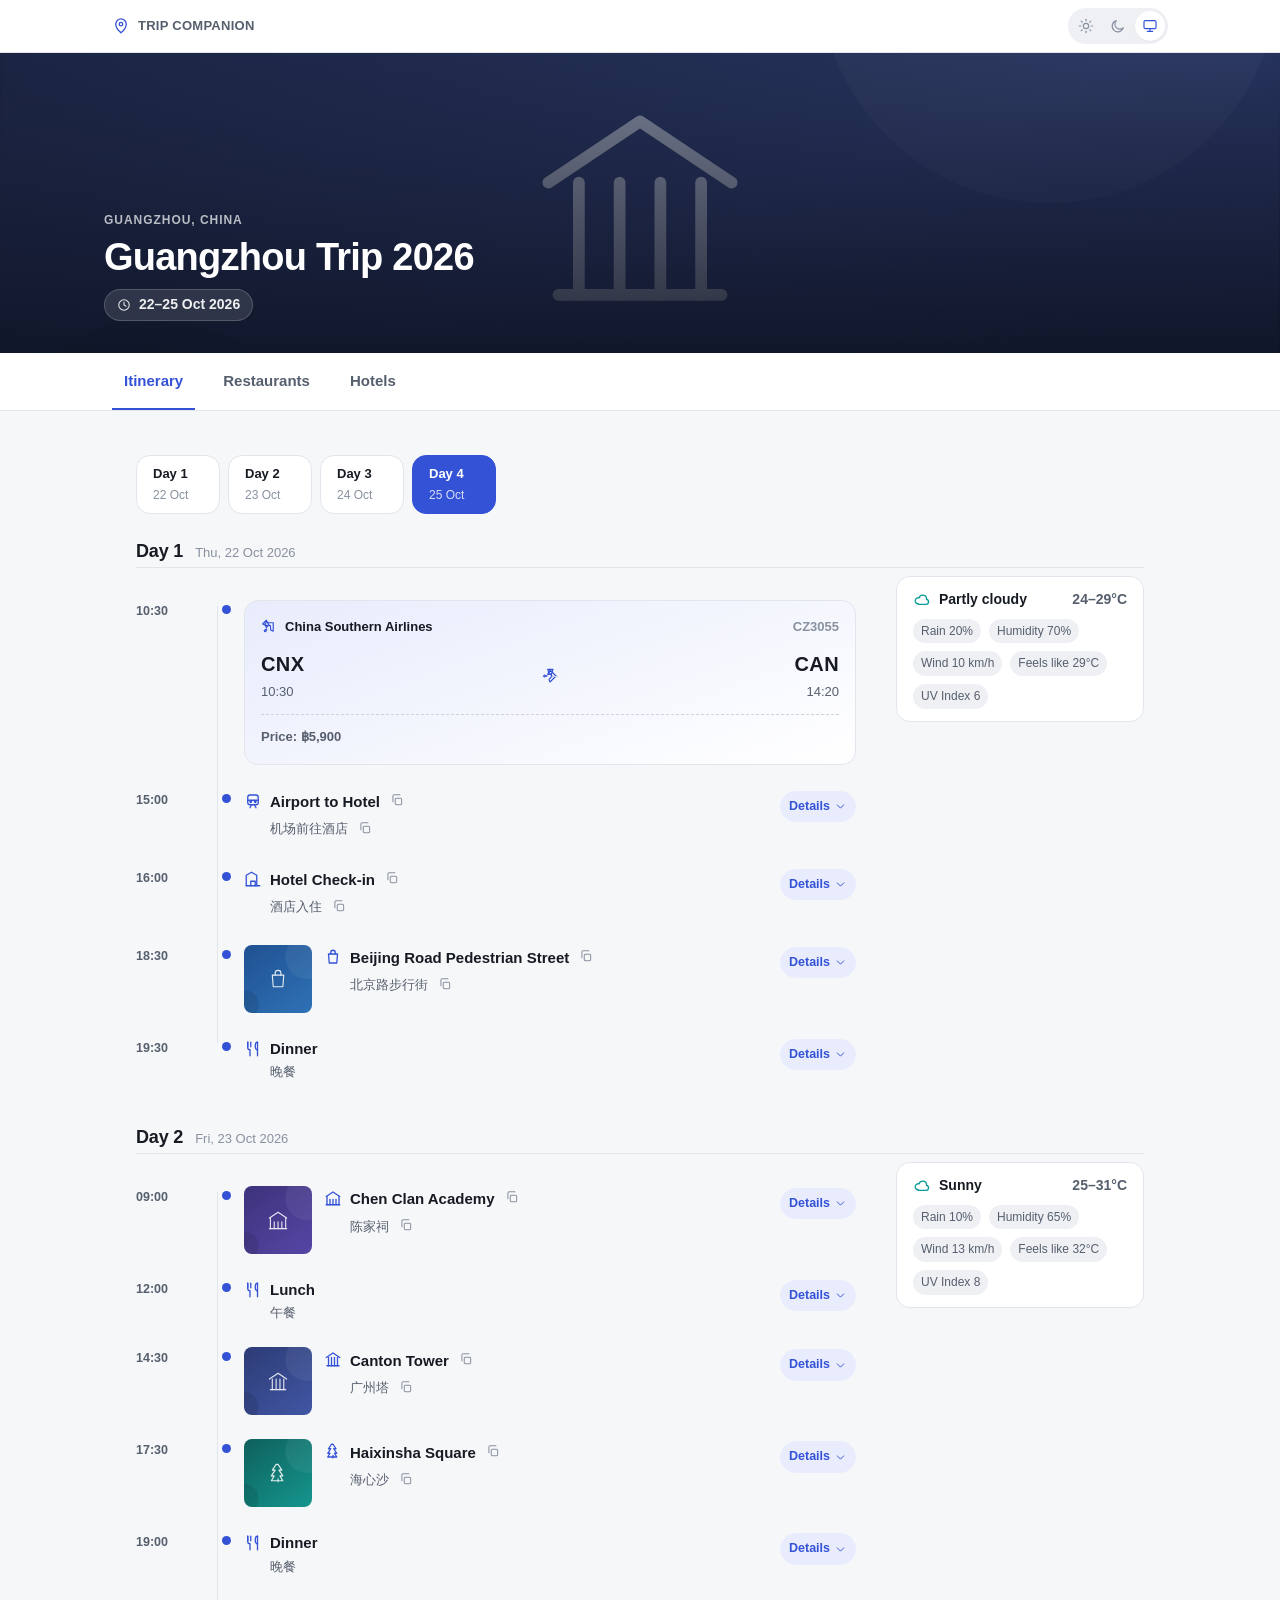
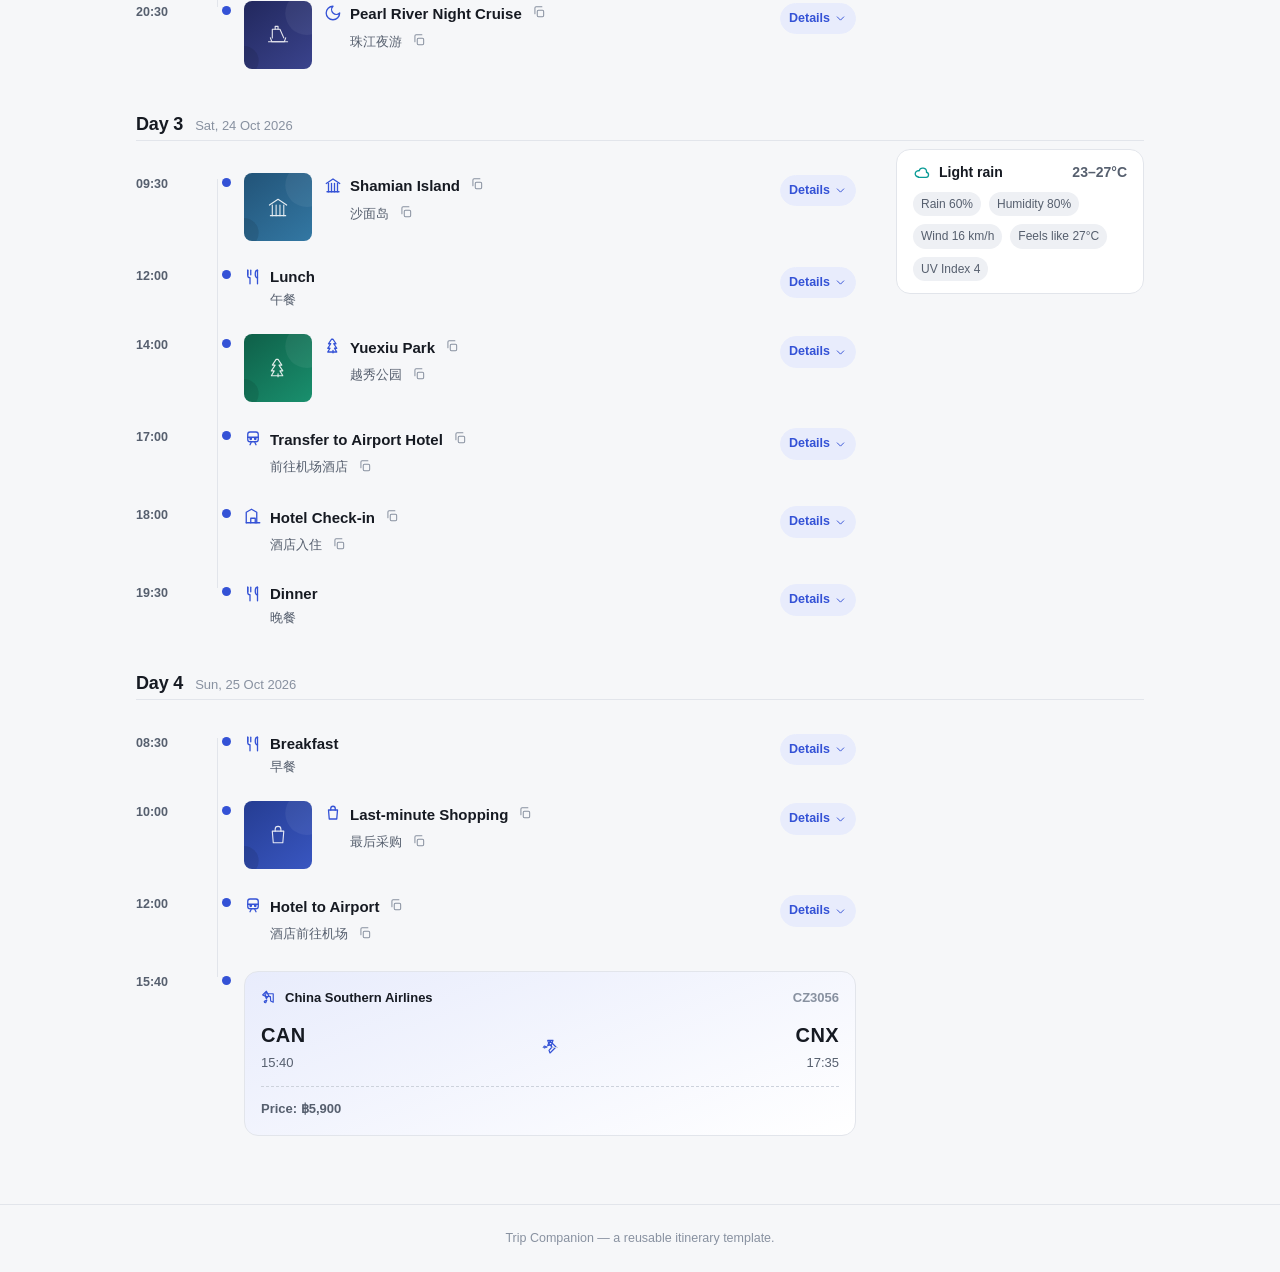
==== index.html @ cec18fcc "Build reusable static travel itinerary app for Guangzhou Trip 2026 Vanilla HTML/CSS/JS, no build ste" ====
<!DOCTYPE html>
<html lang="en">
<head>
  <meta charset="UTF-8" />
  <meta name="viewport" content="width=device-width, initial-scale=1, viewport-fit=cover" />
  <title>Guangzhou Trip 2026 — Travel Itinerary</title>
  <meta name="description" content="A compact, mobile-first travel itinerary: day-by-day schedule, restaurants, and hotels for Guangzhou Trip 2026." />
  <meta name="color-scheme" content="light dark" />
  <link rel="stylesheet" href="css/styles.css" />
  <link rel="stylesheet" href="css/responsive.css" />
</head>
<body>
  <a class="skip-link" href="#main-content">Skip to content</a>

  <div class="utility-bar">
    <div class="utility-bar-inner">
      <div class="brand-mark">
        <svg viewBox="0 0 24 24" fill="none" stroke="currentColor" stroke-width="1.75" stroke-linecap="round" stroke-linejoin="round" aria-hidden="true" width="18" height="18">
          <path d="M12 21s7-6.1 7-11.5A7 7 0 0 0 5 9.5C5 14.9 12 21 12 21z"/><circle cx="12" cy="9.5" r="2.3"/>
        </svg>
        <span>Trip Companion</span>
      </div>
      <div id="theme-control" class="theme-control" role="group" aria-label="Theme">
        <button type="button" class="theme-btn" data-theme-option="light" aria-pressed="false" aria-label="Light theme">
          <svg viewBox="0 0 24 24" fill="none" stroke="currentColor" stroke-width="1.75" stroke-linecap="round" stroke-linejoin="round" aria-hidden="true" width="16" height="16"><circle cx="12" cy="12" r="4"/><path d="M12 2v2"/><path d="M12 20v2"/><path d="M4.9 4.9l1.4 1.4"/><path d="M17.7 17.7l1.4 1.4"/><path d="M2 12h2"/><path d="M20 12h2"/><path d="M4.9 19.1l1.4-1.4"/><path d="M17.7 6.3l1.4-1.4"/></svg>
        </button>
        <button type="button" class="theme-btn" data-theme-option="dark" aria-pressed="false" aria-label="Dark theme">
          <svg viewBox="0 0 24 24" fill="none" stroke="currentColor" stroke-width="1.75" stroke-linecap="round" stroke-linejoin="round" aria-hidden="true" width="16" height="16"><path d="M20 14.5A8.5 8.5 0 1 1 9.5 4a7 7 0 0 0 10.5 10.5z"/></svg>
        </button>
        <button type="button" class="theme-btn" data-theme-option="system" aria-pressed="false" aria-label="Use system theme">
          <svg viewBox="0 0 24 24" fill="none" stroke="currentColor" stroke-width="1.75" stroke-linecap="round" stroke-linejoin="round" aria-hidden="true" width="16" height="16"><rect x="3" y="4" width="18" height="12" rx="2"/><path d="M8 20h8"/><path d="M12 16v4"/></svg>
        </button>
      </div>
    </div>
  </div>

  <div id="hero-root"></div>

  <div class="main-tabs-bar">
    <div id="main-tabs-root" class="container"></div>
  </div>

  <main id="main-content" class="container">
    <section id="panel-itinerary" class="tab-panel" role="tabpanel" aria-labelledby="tab-itinerary"></section>
    <section id="panel-restaurants" class="tab-panel" role="tabpanel" aria-labelledby="tab-restaurants" hidden></section>
    <section id="panel-hotels" class="tab-panel" role="tabpanel" aria-labelledby="tab-hotels" hidden></section>
  </main>

  <footer class="site-footer">
    <p>Trip Companion — a reusable itinerary template.</p>
  </footer>

  <dialog id="lightbox" class="lightbox" aria-label="Photo viewer">
    <button type="button" id="lightbox-close" class="lightbox-close" aria-label="Close photo viewer">
      <svg viewBox="0 0 24 24" fill="none" stroke="currentColor" stroke-width="1.75" stroke-linecap="round" stroke-linejoin="round" aria-hidden="true" width="20" height="20"><path d="M18 6L6 18"/><path d="M6 6l12 12"/></svg>
    </button>
    <img id="lightbox-image" src="" alt="" />
  </dialog>

  <noscript>
    <p style="padding:24px;text-align:center;font-family:sans-serif;">
      This itinerary needs JavaScript enabled to display trip content.
    </p>
  </noscript>

  <script src="js/utils.js"></script>
  <script src="data/trip.js"></script>
  <script src="data/itinerary.js"></script>
  <script src="data/restaurants.js"></script>
  <script src="data/hotels.js"></script>
  <script src="js/components.js"></script>
  <script src="js/app.js"></script>
</body>
</html>
---- css/styles.css ----
/* =========================================================================
   Guangzhou Trip 2026 — Design System
   Cool, contemporary, restrained-color travel UI. No cream/beige/brown.
   ========================================================================= */

/* ---------- Reset ---------- */

*, *::before, *::after { box-sizing: border-box; }
html, body, h1, h2, h3, h4, p, dl, dd, ul, ol, figure { margin: 0; }
ul, ol { padding: 0; list-style: none; }
img { display: block; max-width: 100%; height: auto; }
button, input, select { font: inherit; color: inherit; }
button { cursor: pointer; background: none; border: none; }
a { color: inherit; }

/* ---------- Design tokens ---------- */

:root {
  /* Surfaces */
  --color-bg: #f6f7f9;
  --color-bg-raised: #ffffff;
  --color-surface: #ffffff;
  --color-surface-muted: #eef0f4;
  --color-surface-sunken: #eef1f5;

  /* Borders */
  --color-border: #e2e5eb;
  --color-border-strong: #cdd2dc;

  /* Text */
  --color-text: #161a22;
  --color-text-secondary: #565f6e;
  --color-text-tertiary: #8891a0;
  --color-text-on-primary: #ffffff;

  /* Brand */
  --color-primary: #3452d6;
  --color-primary-hover: #2a41b0;
  --color-primary-soft: #e8ecfc;
  --color-accent: #0a9b96;
  --color-accent-soft: #dff4f2;

  /* Semantic */
  --color-success: #1c8a52;
  --color-success-soft: #e2f5ea;
  --color-warning: #a9660a;
  --color-warning-soft: #fbedd9;
  --color-danger: #c53a2e;

  /* Elevation */
  --shadow-xs: 0 1px 2px rgba(20, 24, 34, 0.05);
  --shadow-sm: 0 2px 8px rgba(20, 24, 34, 0.07);
  --shadow-md: 0 8px 24px rgba(20, 24, 34, 0.10);
  --shadow-focus: 0 0 0 3px var(--color-primary-soft);

  /* Radius */
  --radius-sm: 8px;
  --radius-md: 14px;
  --radius-lg: 20px;
  --radius-pill: 999px;

  /* Spacing scale */
  --space-1: 4px;
  --space-2: 8px;
  --space-3: 12px;
  --space-4: 16px;
  --space-5: 20px;
  --space-6: 24px;
  --space-7: 32px;
  --space-8: 40px;
  --space-9: 56px;

  /* Type */
  --font-sans: -apple-system, BlinkMacSystemFont, "Segoe UI", Roboto, "Helvetica Neue",
    Arial, "Noto Sans Thai", "Noto Sans SC", "PingFang SC", "Microsoft YaHei", sans-serif;

  --container-max: 1120px;
  --motion-fast: 140ms;
  --motion-base: 220ms;
  --motion-slow: 320ms;
  --ease-standard: cubic-bezier(0.2, 0.7, 0.3, 1);
}

@media (prefers-color-scheme: dark) {
  :root:not([data-theme="light"]) {
    --color-bg: #10131c;
    --color-bg-raised: #171b28;
    --color-surface: #171b28;
    --color-surface-muted: #1d2231;
    --color-surface-sunken: #0d1019;

    --color-border: #2a3145;
    --color-border-strong: #3b4460;

    --color-text: #eef0f5;
    --color-text-secondary: #aab1c2;
    --color-text-tertiary: #7d859a;
    --color-text-on-primary: #0d1019;

    --color-primary: #8ca0ff;
    --color-primary-hover: #a7b7ff;
    --color-primary-soft: #232a45;
    --color-accent: #3fd4cd;
    --color-accent-soft: #16302f;

    --color-success: #45cc8a;
    --color-success-soft: #133226;
    --color-warning: #e3a94b;
    --color-warning-soft: #352712;
    --color-danger: #ef6a5c;

    --shadow-xs: 0 1px 2px rgba(0, 0, 0, 0.3);
    --shadow-sm: 0 2px 10px rgba(0, 0, 0, 0.35);
    --shadow-md: 0 10px 28px rgba(0, 0, 0, 0.45);
    --shadow-focus: 0 0 0 3px rgba(140, 160, 255, 0.35);
  }
}

:root[data-theme="dark"] {
  --color-bg: #10131c;
  --color-bg-raised: #171b28;
  --color-surface: #171b28;
  --color-surface-muted: #1d2231;
  --color-surface-sunken: #0d1019;

  --color-border: #2a3145;
  --color-border-strong: #3b4460;

  --color-text: #eef0f5;
  --color-text-secondary: #aab1c2;
  --color-text-tertiary: #7d859a;
  --color-text-on-primary: #0d1019;

  --color-primary: #8ca0ff;
  --color-primary-hover: #a7b7ff;
  --color-primary-soft: #232a45;
  --color-accent: #3fd4cd;
  --color-accent-soft: #16302f;

  --color-success: #45cc8a;
  --color-success-soft: #133226;
  --color-warning: #e3a94b;
  --color-warning-soft: #352712;
  --color-danger: #ef6a5c;

  --shadow-xs: 0 1px 2px rgba(0, 0, 0, 0.3);
  --shadow-sm: 0 2px 10px rgba(0, 0, 0, 0.35);
  --shadow-md: 0 10px 28px rgba(0, 0, 0, 0.45);
  --shadow-focus: 0 0 0 3px rgba(140, 160, 255, 0.35);
}

/* ---------- Base ---------- */

html { color-scheme: light dark; -webkit-text-size-adjust: 100%; }

body {
  background: var(--color-bg);
  color: var(--color-text);
  font-family: var(--font-sans);
  font-size: 15px;
  line-height: 1.55;
  -webkit-font-smoothing: antialiased;
  text-rendering: optimizeLegibility;
}

h1, h2, h3, h4 { font-weight: 700; line-height: 1.25; letter-spacing: -0.01em; }

.container {
  max-width: var(--container-max);
  margin-inline: auto;
  padding-inline: var(--space-4);
}

.skip-link {
  position: absolute;
  left: var(--space-3);
  top: -48px;
  background: var(--color-primary);
  color: var(--color-text-on-primary);
  padding: var(--space-2) var(--space-4);
  border-radius: var(--radius-sm);
  z-index: 100;
  transition: top var(--motion-base) var(--ease-standard);
}
.skip-link:focus { top: var(--space-3); }

:focus-visible {
  outline: 2px solid var(--color-primary);
  outline-offset: 2px;
  border-radius: var(--radius-sm);
}

@media (prefers-reduced-motion: reduce) {
  *, *::before, *::after {
    animation-duration: 0.001ms !important;
    animation-iteration-count: 1 !important;
    transition-duration: 0.001ms !important;
    scroll-behavior: auto !important;
  }
}

html { scroll-behavior: smooth; }

.icon { width: 1em; height: 1em; }

.empty-note {
  color: var(--color-text-tertiary);
  font-size: 14px;
  padding: var(--space-4) 0;
}

/* ---------- Utility bar ---------- */

.utility-bar {
  background: var(--color-bg-raised);
  border-bottom: 1px solid var(--color-border);
}

.utility-bar-inner {
  max-width: var(--container-max);
  margin-inline: auto;
  padding: var(--space-2) var(--space-4);
  display: flex;
  align-items: center;
  justify-content: space-between;
  gap: var(--space-3);
}

.brand-mark {
  display: flex;
  align-items: center;
  gap: var(--space-2);
  font-weight: 700;
  font-size: 13px;
  color: var(--color-text-secondary);
  letter-spacing: 0.02em;
  text-transform: uppercase;
}
.brand-mark svg { color: var(--color-primary); }

.theme-control {
  display: flex;
  background: var(--color-surface-muted);
  border-radius: var(--radius-pill);
  padding: 3px;
  gap: 2px;
}

.theme-btn {
  display: flex;
  align-items: center;
  justify-content: center;
  width: 30px;
  height: 30px;
  border-radius: var(--radius-pill);
  color: var(--color-text-tertiary);
  transition: background var(--motion-fast) var(--ease-standard), color var(--motion-fast) var(--ease-standard);
}
.theme-btn:hover { color: var(--color-text); }
.theme-btn.is-active {
  background: var(--color-surface);
  color: var(--color-primary);
  box-shadow: var(--shadow-xs);
}

/* ---------- Hero ---------- */

.hero {
  position: relative;
  overflow: hidden;
  background: linear-gradient(160deg, #1b2440 0%, #2d3a68 55%, #1a2340 100%);
  color: #ffffff;
  min-height: 176px;
  display: flex;
  align-items: flex-end;
}

.hero-media {
  position: absolute;
  inset: 0;
}
.hero-media img {
  width: 100%;
  height: 100%;
  object-fit: cover;
  opacity: 0.55;
}
.hero-media::after {
  content: "";
  position: absolute;
  inset: 0;
  background: linear-gradient(180deg, rgba(15, 20, 36, 0.15) 0%, rgba(12, 16, 30, 0.82) 100%);
}

.hero-content {
  position: relative;
  z-index: 1;
  padding: var(--space-6) var(--space-4) var(--space-5);
  max-width: var(--container-max);
  margin-inline: auto;
  width: 100%;
}

.hero-eyebrow {
  font-size: 12px;
  font-weight: 700;
  text-transform: uppercase;
  letter-spacing: 0.08em;
  color: rgba(255, 255, 255, 0.7);
  margin-bottom: var(--space-1);
}

.hero-title {
  font-size: clamp(22px, 5vw, 32px);
  font-weight: 800;
  letter-spacing: -0.02em;
  margin-bottom: var(--space-2);
}

.hero-dates {
  display: inline-flex;
  align-items: center;
  gap: var(--space-2);
  font-size: 14px;
  font-weight: 600;
  color: rgba(255, 255, 255, 0.92);
  background: rgba(255, 255, 255, 0.12);
  border: 1px solid rgba(255, 255, 255, 0.18);
  padding: var(--space-1) var(--space-3);
  border-radius: var(--radius-pill);
  backdrop-filter: blur(6px);
}

/* ---------- Main tabs ---------- */

.main-tabs-bar {
  position: sticky;
  top: 0;
  z-index: 20;
  background: var(--color-bg-raised);
  border-bottom: 1px solid var(--color-border);
}

.main-tabs {
  display: flex;
  gap: var(--space-2);
}

.main-tab {
  padding: var(--space-4) var(--space-2);
  font-size: 14px;
  font-weight: 600;
  color: var(--color-text-secondary);
  border-bottom: 2px solid transparent;
  transition: color var(--motion-fast) var(--ease-standard), border-color var(--motion-fast) var(--ease-standard);
}
.main-tab:hover { color: var(--color-text); }
.main-tab.is-active {
  color: var(--color-primary);
  border-bottom-color: var(--color-primary);
}

/* ---------- Day navigation ---------- */

.day-nav {
  margin-top: var(--space-4);
  position: sticky;
  top: 49px;
  z-index: 15;
  background: var(--color-bg);
  padding-block: var(--space-2);
}

.day-nav-list {
  display: flex;
  gap: var(--space-2);
  overflow-x: auto;
  scrollbar-width: none;
  -ms-overflow-style: none;
  padding-bottom: 2px;
}
.day-nav-list::-webkit-scrollbar { display: none; }

.day-nav-btn {
  flex: 0 0 auto;
  display: flex;
  flex-direction: column;
  align-items: flex-start;
  gap: 2px;
  padding: var(--space-2) var(--space-4);
  border: 1px solid var(--color-border);
  border-radius: var(--radius-md);
  background: var(--color-surface);
  min-width: 84px;
  transition: border-color var(--motion-fast) var(--ease-standard), background var(--motion-fast) var(--ease-standard);
}
.day-nav-btn:hover { border-color: var(--color-border-strong); }
.day-nav-btn.is-active {
  background: var(--color-primary);
  border-color: var(--color-primary);
}
.day-nav-label {
  font-size: 13px;
  font-weight: 700;
  color: var(--color-text);
}
.day-nav-btn.is-active .day-nav-label { color: var(--color-text-on-primary); }
.day-nav-date {
  font-size: 12px;
  color: var(--color-text-tertiary);
}
.day-nav-btn.is-active .day-nav-date { color: rgba(255, 255, 255, 0.8); }

/* ---------- Tab panels ---------- */

.tab-panel { padding-block: var(--space-5) var(--space-9); }

/* ---------- Weather ---------- */

.weather-card {
  margin-top: var(--space-4);
  padding: var(--space-3) var(--space-4);
  border: 1px solid var(--color-border);
  border-radius: var(--radius-md);
  background: var(--color-surface);
}

.weather-headline {
  display: flex;
  align-items: center;
  gap: var(--space-2);
  font-weight: 700;
  font-size: 14px;
}
.weather-icon { color: var(--color-accent); width: 18px; height: 18px; }
.weather-temp { color: var(--color-text-secondary); font-weight: 600; margin-left: auto; }

.weather-chips {
  display: flex;
  flex-wrap: wrap;
  gap: var(--space-2);
  margin-top: var(--space-2);
}
.weather-chip {
  font-size: 12px;
  color: var(--color-text-secondary);
  background: var(--color-surface-muted);
  padding: 3px var(--space-2);
  border-radius: var(--radius-pill);
}

/* ---------- Day section & Timeline ---------- */

.day-section {
  padding-top: var(--space-7);
  scroll-margin-top: 96px;
}
.day-section:first-child { padding-top: var(--space-4); }

.day-header {
  display: flex;
  align-items: baseline;
  gap: var(--space-3);
  padding-bottom: var(--space-1);
  border-bottom: 1px solid var(--color-border);
  margin-bottom: var(--space-2);
}
.day-heading { font-size: 18px; }
.day-date { font-size: 13px; color: var(--color-text-tertiary); }

.timeline {
  position: relative;
  margin-top: var(--space-3);
}

.timeline-item {
  position: relative;
  display: grid;
  grid-template-columns: 52px 20px 1fr;
  gap: 0 var(--space-2);
  padding-block: var(--space-3);
}

.timeline-item::before {
  content: "";
  position: absolute;
  left: 61px;
  top: 0;
  bottom: 0;
  width: 1px;
  background: var(--color-border);
}
.timeline-item:first-child::before { top: 18px; }
.timeline-item:last-child::before { bottom: calc(100% - 18px); }

.timeline-time {
  padding-top: 2px;
  font-size: 12.5px;
  font-weight: 700;
  color: var(--color-text-secondary);
  font-variant-numeric: tabular-nums;
}

.timeline-marker {
  display: flex;
  justify-content: center;
  padding-top: 5px;
}
.timeline-dot {
  width: 9px;
  height: 9px;
  border-radius: 50%;
  background: var(--color-primary);
  box-shadow: 0 0 0 3px var(--color-bg);
  position: relative;
  z-index: 1;
}

.timeline-content { min-width: 0; }

.timeline-row {
  display: flex;
  flex-wrap: wrap;
  align-items: flex-start;
  gap: var(--space-2) var(--space-3);
}

.timeline-media {
  flex: 0 0 auto;
  width: 56px;
  height: 56px;
  border-radius: var(--radius-sm);
  overflow: hidden;
  background: var(--color-surface-muted);
}
.timeline-media img { width: 100%; height: 100%; object-fit: cover; }

.timeline-main { flex: 1 1 168px; min-width: 168px; }

.timeline-heading {
  display: flex;
  align-items: flex-start;
  gap: var(--space-2);
}
.timeline-icon {
  flex: 0 0 auto;
  width: 18px;
  height: 18px;
  margin-top: 3px;
  color: var(--color-primary);
}

.timeline-titles {
  display: flex;
  flex-direction: column;
  gap: 2px;
  min-width: 0;
}

.timeline-title {
  font-weight: 700;
  font-size: 15px;
}
.timeline-title-zh {
  font-size: 13px;
  color: var(--color-text-secondary);
}

.timeline-actions {
  flex: 0 0 auto;
  margin-left: auto;
  padding-top: 2px;
}

/* ---------- Copy row / button ---------- */

.copy-row {
  display: inline-flex;
  align-items: center;
  gap: var(--space-1);
}
.copy-row-text { min-width: 0; overflow-wrap: break-word; }
.copy-row--name .copy-row-text { font-weight: 700; font-size: 15px; }
.copy-row--zh .copy-row-text { font-size: 13px; color: var(--color-text-secondary); }
.copy-row--title .copy-row-text { font-weight: 700; font-size: 15px; }
.copy-row--titlezh .copy-row-text { font-size: 13px; color: var(--color-text-secondary); }

.copy-btn {
  position: relative;
  flex: 0 0 auto;
  display: inline-flex;
  align-items: center;
  justify-content: center;
  width: 26px;
  height: 26px;
  border-radius: var(--radius-sm);
  color: var(--color-text-tertiary);
  transition: background var(--motion-fast) var(--ease-standard), color var(--motion-fast) var(--ease-standard);
}
.copy-btn .icon { width: 14px; height: 14px; }
.copy-btn:hover { background: var(--color-surface-muted); color: var(--color-text); }
.copy-btn-icon--check { display: none; color: var(--color-success); }
.copy-btn.is-copied .copy-btn-icon--check { display: inline-flex; }
.copy-btn.is-copied .copy-btn-icon--copy { display: none; }
.copy-btn.is-copied { background: var(--color-success-soft); }

.copy-feedback {
  position: absolute;
  bottom: 100%;
  left: 50%;
  transform: translate(-50%, 4px);
  margin-bottom: 4px;
  background: var(--color-text);
  color: var(--color-bg);
  font-size: 11px;
  font-weight: 600;
  padding: 3px 7px;
  border-radius: var(--radius-sm);
  white-space: nowrap;
  opacity: 0;
  pointer-events: none;
  transition: opacity var(--motion-fast) var(--ease-standard), transform var(--motion-fast) var(--ease-standard);
}
.copy-btn.is-copied .copy-feedback { opacity: 1; transform: translate(-50%, 0); }

/* ---------- Details toggle / accordion panel ---------- */

.details-toggle {
  display: inline-flex;
  align-items: center;
  gap: 4px;
  font-size: 12.5px;
  font-weight: 700;
  color: var(--color-primary);
  padding: 5px var(--space-2);
  border-radius: var(--radius-pill);
  border: 1px solid var(--color-primary-soft);
  background: var(--color-primary-soft);
  transition: background var(--motion-fast) var(--ease-standard);
}
.details-toggle:hover { background: var(--color-border); }
.details-toggle-icon {
  width: 13px;
  height: 13px;
  transition: transform var(--motion-base) var(--ease-standard);
}
.details-toggle[aria-expanded="true"] .details-toggle-icon { transform: rotate(180deg); }

.details-panel {
  max-height: 0;
  opacity: 0;
  overflow: hidden;
  transition: max-height var(--motion-slow) var(--ease-standard), opacity var(--motion-base) ease;
}
.details-panel.is-open { max-height: 1400px; opacity: 1; }

.detail-content {
  padding: var(--space-4) var(--space-1) var(--space-2) 64px;
  display: flex;
  flex-direction: column;
  gap: var(--space-3);
}

.field-block { display: flex; flex-direction: column; gap: 2px; }
.field-label {
  font-size: 11px;
  font-weight: 700;
  text-transform: uppercase;
  letter-spacing: 0.05em;
  color: var(--color-text-tertiary);
}
.field-value {
  font-size: 14px;
  color: var(--color-text);
}

.stat-row {
  display: flex;
  flex-wrap: wrap;
  gap: var(--space-2);
}
.stat-pair {
  background: var(--color-surface-muted);
  border-radius: var(--radius-sm);
  padding: var(--space-2) var(--space-3);
  min-width: 96px;
}
.stat-pair dt {
  font-size: 10.5px;
  font-weight: 700;
  text-transform: uppercase;
  letter-spacing: 0.04em;
  color: var(--color-text-tertiary);
}
.stat-pair dd {
  margin: 0;
  font-size: 14px;
  font-weight: 700;
  margin-top: 1px;
}
.stat-row--cost .stat-pair dd { color: var(--color-primary); }

.detail-actions {
  display: flex;
  flex-wrap: wrap;
  gap: var(--space-2);
}

.btn {
  display: inline-flex;
  align-items: center;
  gap: 6px;
  font-size: 13px;
  font-weight: 700;
  padding: var(--space-2) var(--space-4);
  border-radius: var(--radius-md);
  transition: background var(--motion-fast) var(--ease-standard), transform var(--motion-fast) var(--ease-standard);
}
.btn-icon { width: 14px; height: 14px; }
.btn--primary { background: var(--color-primary); color: var(--color-text-on-primary); }
.btn--primary:hover { background: var(--color-primary-hover); }
.btn--secondary {
  background: var(--color-surface);
  color: var(--color-text);
  border: 1px solid var(--color-border-strong);
}
.btn--secondary:hover { background: var(--color-surface-muted); }

/* ---------- Media thumb fallback ---------- */

.media-thumb--fallback {
  display: flex;
  align-items: center;
  justify-content: center;
  color: var(--color-text-tertiary);
  background: linear-gradient(150deg, var(--color-surface-muted), var(--color-border));
}
.media-thumb--fallback .icon { width: 22px; height: 22px; }

/* ---------- Flight card ---------- */

.timeline-item--flight .timeline-content { grid-column: 3; }

.flight-card {
  background: linear-gradient(160deg, var(--color-primary-soft), var(--color-surface));
  border: 1px solid var(--color-border);
  border-radius: var(--radius-md);
  padding: var(--space-4);
}

.flight-card-header {
  display: flex;
  align-items: center;
  gap: var(--space-2);
  font-size: 13px;
  font-weight: 700;
  color: var(--color-text-secondary);
  margin-bottom: var(--space-3);
}
.flight-card-icon { width: 16px; height: 16px; color: var(--color-primary); transform: rotate(45deg); }
.flight-card-airline { color: var(--color-text); }
.flight-card-number {
  margin-left: auto;
  font-variant-numeric: tabular-nums;
  color: var(--color-text-tertiary);
}

.flight-route {
  display: grid;
  grid-template-columns: 1fr auto 1fr;
  align-items: center;
  gap: var(--space-3);
}
.flight-endpoint { display: flex; flex-direction: column; gap: 2px; }
.flight-endpoint--arrival { align-items: flex-end; text-align: right; }
.flight-airport { font-size: 20px; font-weight: 800; letter-spacing: 0.02em; }
.flight-time { font-size: 13px; color: var(--color-text-secondary); font-variant-numeric: tabular-nums; }

.flight-route-line {
  display: flex;
  align-items: center;
  justify-content: center;
  color: var(--color-primary);
  position: relative;
}
.flight-route-line::before, .flight-route-line::after {
  content: "";
  position: absolute;
  top: 50%;
  width: 34%;
  height: 1px;
  background: var(--color-border-strong);
}
.flight-route-line::before { left: 0; }
.flight-route-line::after { right: 0; }
.flight-route-icon { width: 16px; height: 16px; transform: rotate(90deg); }

.flight-price {
  margin-top: var(--space-3);
  padding-top: var(--space-3);
  border-top: 1px dashed var(--color-border-strong);
  font-size: 13px;
  font-weight: 700;
  color: var(--color-text-secondary);
}

/* ---------- Restaurant toolbar ---------- */

.restaurant-toolbar {
  display: flex;
  gap: var(--space-3);
  flex-wrap: wrap;
  margin-bottom: var(--space-6);
}

.search-field {
  flex: 1 1 220px;
  display: flex;
  align-items: center;
  gap: var(--space-2);
  border: 1px solid var(--color-border);
  background: var(--color-surface);
  border-radius: var(--radius-md);
  padding: var(--space-2) var(--space-3);
}
.search-field:focus-within { border-color: var(--color-primary); box-shadow: var(--shadow-focus); }
.search-field-icon { width: 16px; height: 16px; color: var(--color-text-tertiary); }
.search-input {
  border: none;
  background: none;
  width: 100%;
  font-size: 14px;
  color: var(--color-text);
}
.search-input:focus { outline: none; }
.search-input::-webkit-search-cancel-button { display: none; }

.filter-field { display: flex; align-items: center; gap: var(--space-2); }
.filter-label { font-size: 13px; font-weight: 600; color: var(--color-text-secondary); }
.select {
  border: 1px solid var(--color-border);
  background: var(--color-surface);
  border-radius: var(--radius-md);
  padding: var(--space-2) var(--space-3);
  font-size: 14px;
}
.select:focus { outline: none; border-color: var(--color-primary); box-shadow: var(--shadow-focus); }

.zone-group { margin-bottom: var(--space-7); }
.zone-heading {
  font-size: 12px;
  font-weight: 800;
  text-transform: uppercase;
  letter-spacing: 0.08em;
  color: var(--color-text-tertiary);
  margin-bottom: var(--space-3);
}

.restaurant-grid {
  display: grid;
  grid-template-columns: 1fr;
  gap: var(--space-4);
}

/* ---------- Restaurant card ---------- */

.restaurant-card {
  border: 1px solid var(--color-border);
  border-radius: var(--radius-lg);
  background: var(--color-surface);
  overflow: hidden;
  box-shadow: var(--shadow-xs);
}

.restaurant-card-media {
  width: 100%;
  aspect-ratio: 16 / 9;
  border-radius: 0;
}
.restaurant-card-media img { width: 100%; height: 100%; object-fit: cover; }

.restaurant-card-body { padding: var(--space-4); display: flex; flex-direction: column; gap: 6px; }

.tag-row { display: flex; flex-wrap: wrap; gap: 6px; margin-top: 2px; }
.tag {
  font-size: 11.5px;
  font-weight: 700;
  color: var(--color-accent);
  background: var(--color-accent-soft);
  padding: 3px var(--space-2);
  border-radius: var(--radius-pill);
}

.restaurant-card-footer { margin-top: var(--space-2); }

.restaurant-card--compact .detail-content,
.restaurant-card--compact .restaurant-card-body { padding-left: var(--space-4); }
.restaurant-card--compact .detail-content { padding-left: var(--space-4); }

.dish-list { display: flex; flex-direction: column; gap: 4px; }
.dish-list li {
  font-size: 14px;
  padding-left: var(--space-3);
  position: relative;
}
.dish-list li::before {
  content: "";
  position: absolute;
  left: 0;
  top: 9px;
  width: 4px;
  height: 4px;
  border-radius: 50%;
  background: var(--color-accent);
}

.gallery {
  display: grid;
  grid-template-columns: repeat(3, 1fr);
  gap: var(--space-2);
}
.gallery-thumb {
  border-radius: var(--radius-sm);
  overflow: hidden;
  aspect-ratio: 4 / 3;
}
.gallery-thumb img { width: 100%; height: 100%; object-fit: cover; transition: transform var(--motion-base) var(--ease-standard); }
.gallery-thumb:hover img { transform: scale(1.05); }

.nearby-restaurants { padding-left: 64px; padding-top: var(--space-2); }
.restaurant-grid--nearby { grid-template-columns: 1fr; }

/* ---------- Hotels ---------- */

.hotel-list { display: flex; flex-direction: column; gap: var(--space-4); }

.hotel-card {
  border: 1px solid var(--color-border);
  border-radius: var(--radius-lg);
  background: var(--color-surface);
  padding: var(--space-4);
}
.hotel-stay-range {
  display: inline-flex;
  align-items: center;
  gap: 6px;
  font-size: 12.5px;
  font-weight: 700;
  color: var(--color-accent);
  background: var(--color-accent-soft);
  padding: 3px var(--space-3);
  border-radius: var(--radius-pill);
  margin-bottom: var(--space-3);
}
.hotel-stay-icon { width: 13px; height: 13px; }
.hotel-card-footer { margin-top: var(--space-3); }
.hotel-card .detail-content { padding-left: 0; }

/* ---------- Lightbox ---------- */

.lightbox {
  border: none;
  border-radius: var(--radius-lg);
  padding: 0;
  max-width: min(92vw, 900px);
  background: var(--color-bg-raised);
  box-shadow: var(--shadow-md);
}
.lightbox::backdrop { background: rgba(8, 10, 18, 0.72); }
.lightbox-close {
  position: absolute;
  top: var(--space-3);
  right: var(--space-3);
  width: 34px;
  height: 34px;
  display: flex;
  align-items: center;
  justify-content: center;
  border-radius: 50%;
  background: rgba(15, 18, 28, 0.6);
  color: #fff;
  z-index: 2;
}
.lightbox img { width: 100%; max-height: 80vh; object-fit: contain; }

/* ---------- Footer ---------- */

.site-footer {
  border-top: 1px solid var(--color-border);
  padding: var(--space-6) var(--space-4);
  text-align: center;
  font-size: 12.5px;
  color: var(--color-text-tertiary);
}
---- css/responsive.css ----
/* =========================================================================
   Responsive breakpoints
   Mobile: < 768px (base styles in styles.css)
   Tablet: 768–1023px
   Desktop: >= 1024px
   ========================================================================= */

/* ---------- Tablet ---------- */

@media (min-width: 768px) {
  .container { padding-inline: var(--space-6); }

  .hero { min-height: 240px; }
  .hero-content { padding: var(--space-8) var(--space-6) var(--space-7); }

  .day-nav-list { overflow-x: visible; flex-wrap: wrap; }

  .restaurant-grid { grid-template-columns: repeat(2, 1fr); }
  .restaurant-grid--nearby { grid-template-columns: repeat(2, 1fr); }

  .timeline-item { grid-template-columns: 64px 20px 1fr; }
  .timeline-item::before { left: 73px; }
  .detail-content { padding-left: 76px; }
  .nearby-restaurants { padding-left: 76px; }
}

/* ---------- Desktop ---------- */

@media (min-width: 1024px) {
  .utility-bar-inner, .main-tabs-bar .container, .tab-panel { padding-inline: var(--space-7); }

  .hero { min-height: 300px; }
  .hero-title { font-size: 38px; }

  .main-tabs { gap: var(--space-4); }
  .main-tab { font-size: 15px; padding-inline: var(--space-3); }

  .day-nav { top: 57px; }

  .restaurant-grid { grid-template-columns: repeat(3, 1fr); }
  .restaurant-grid--nearby { grid-template-columns: repeat(2, 1fr); max-width: 620px; }

  .timeline-item { grid-template-columns: 72px 20px 1fr; }
  .timeline-item::before { left: 81px; }
  .detail-content { padding-left: 84px; max-width: 640px; }
  .nearby-restaurants { padding-left: 84px; }

  .timeline-media { width: 68px; height: 68px; }

  .hotel-list { display: grid; grid-template-columns: repeat(2, 1fr); align-items: start; gap: var(--space-4); }
}

@media (min-width: 1280px) {
  .day-section { display: grid; grid-template-columns: minmax(0, 720px) 1fr; column-gap: var(--space-8); align-items: start; }
  .day-header { grid-column: 1 / -1; }
  .weather-card { grid-column: 2; grid-row: 3; margin-top: 0; align-self: start; position: sticky; top: 140px; }
  .timeline { grid-column: 1; grid-row: 3; }
}
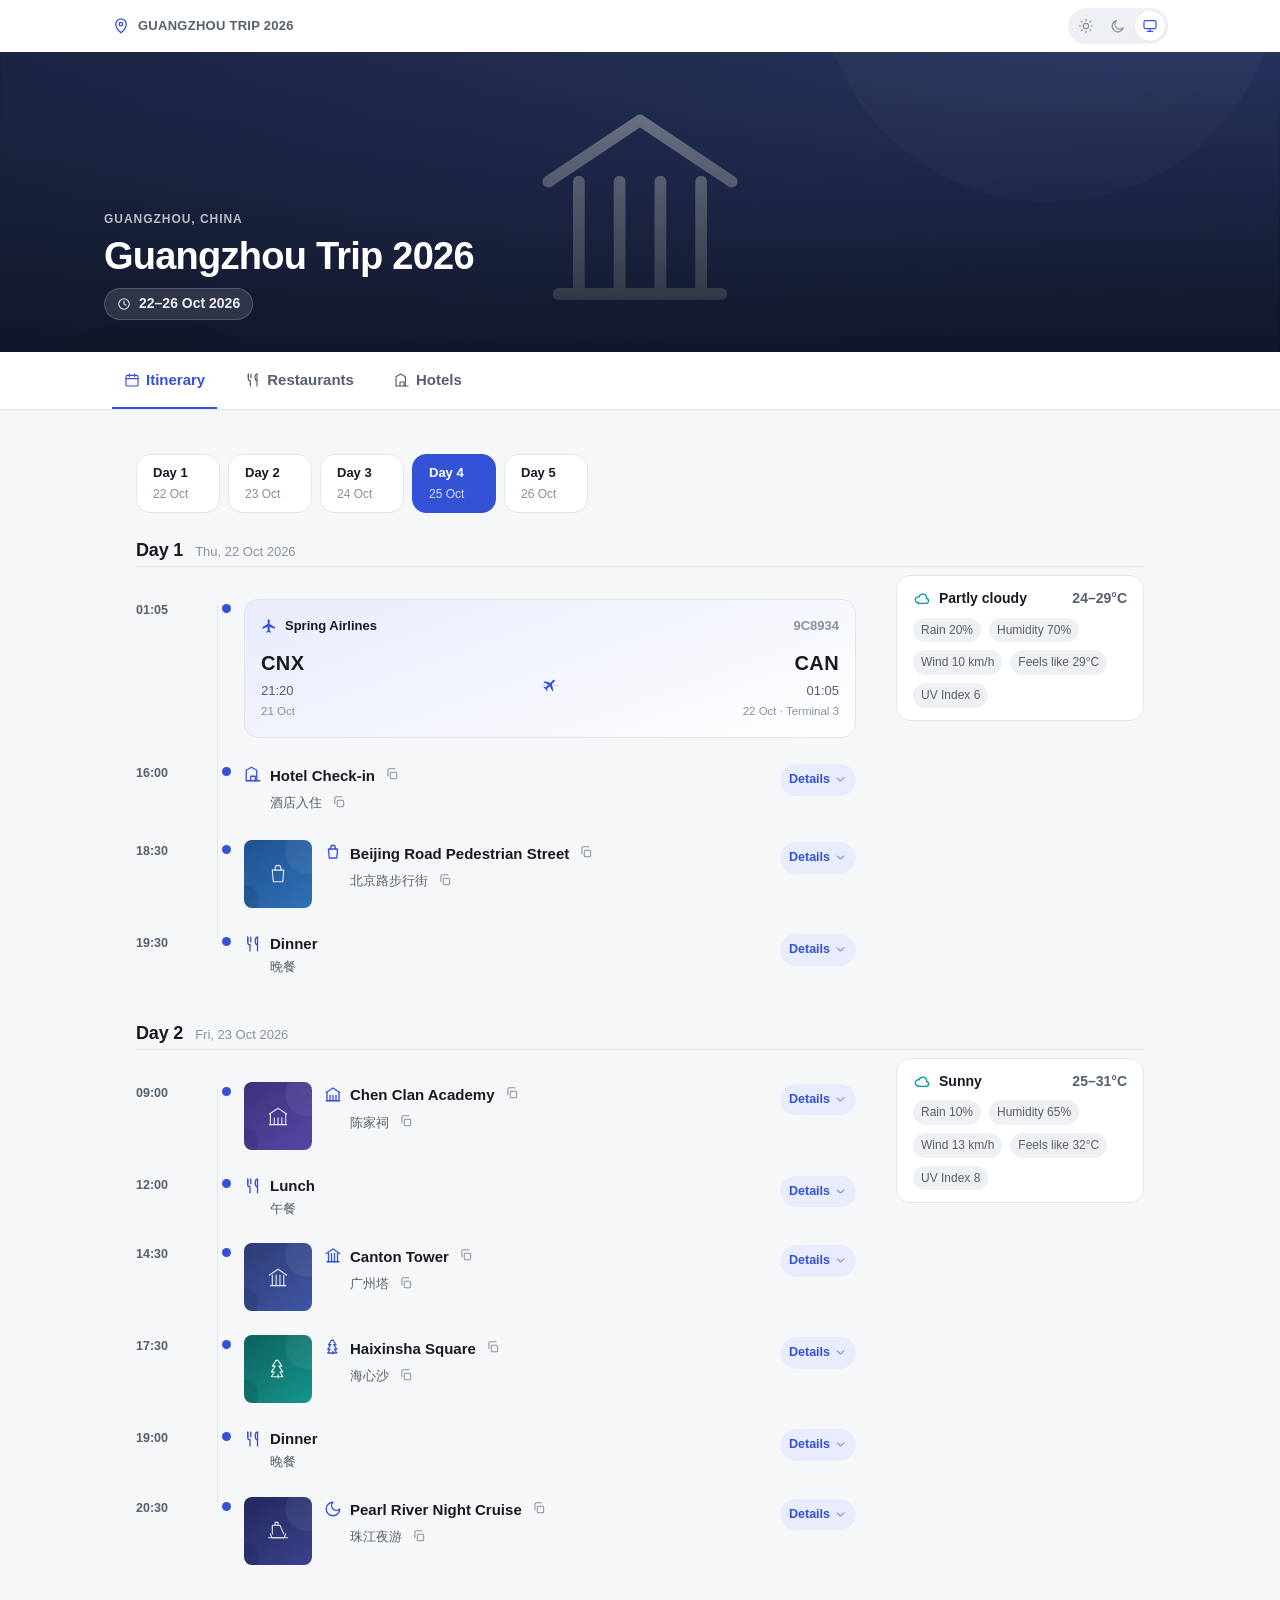
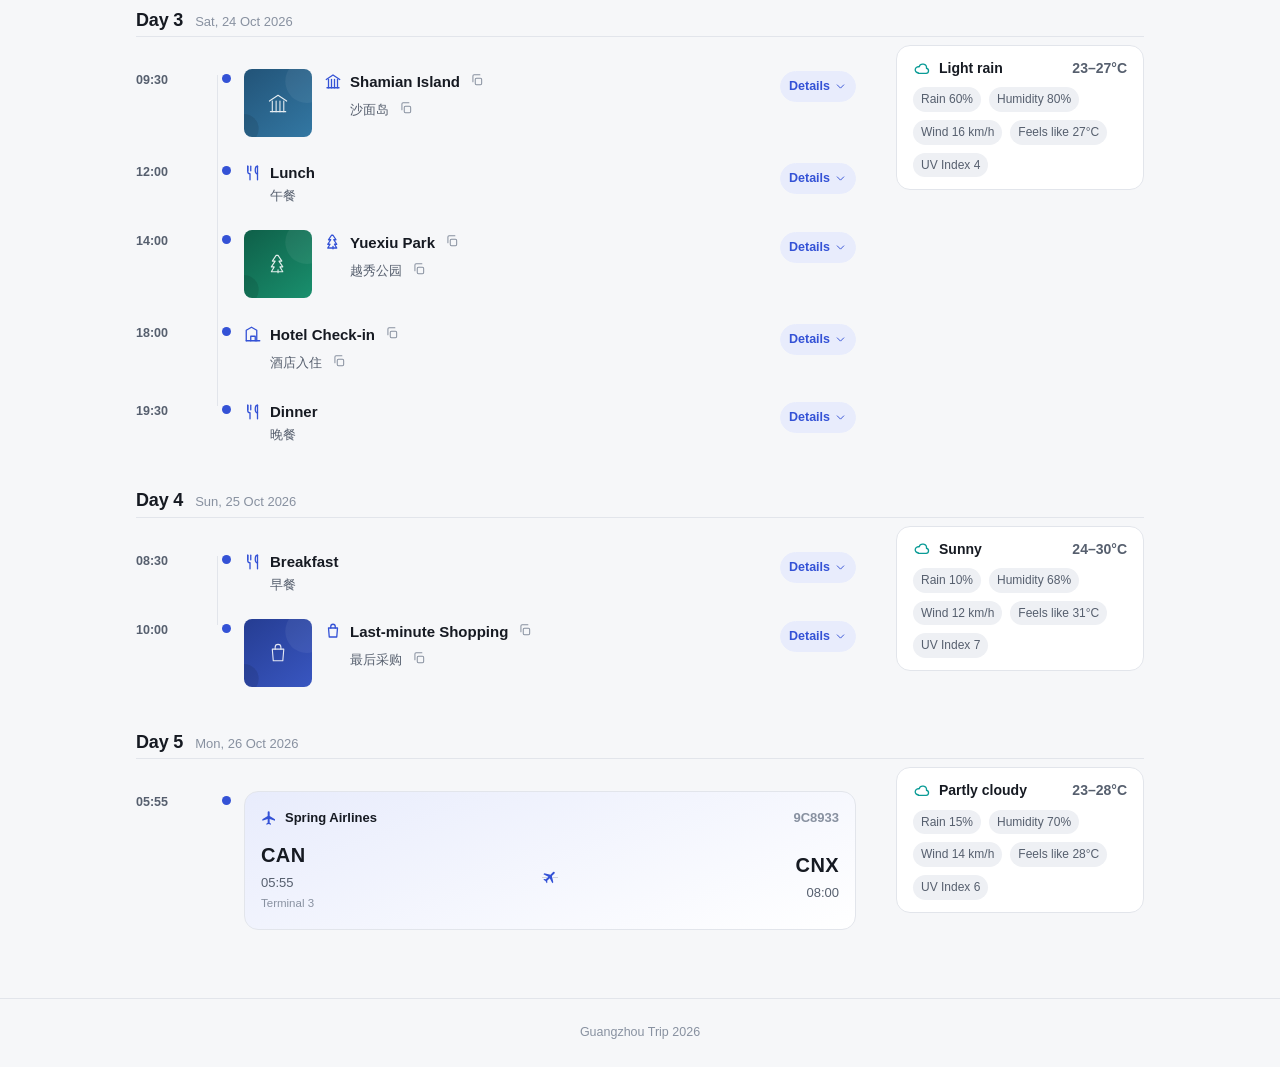
==== commit 787811f7: "Polish header, flight icons, weather stacking, hotel banners, and copy - Blend the utility bar and t" ====
--- a/index.html
+++ b/index.html
@@ -18,7 +18,7 @@
         <svg viewBox="0 0 24 24" fill="none" stroke="currentColor" stroke-width="1.75" stroke-linecap="round" stroke-linejoin="round" aria-hidden="true" width="18" height="18">
           <path d="M12 21s7-6.1 7-11.5A7 7 0 0 0 5 9.5C5 14.9 12 21 12 21z"/><circle cx="12" cy="9.5" r="2.3"/>
         </svg>
-        <span>Trip Companion</span>
+        <span>Guangzhou Trip 2026</span>
       </div>
       <div id="theme-control" class="theme-control" role="group" aria-label="Theme">
         <button type="button" class="theme-btn" data-theme-option="light" aria-pressed="false" aria-label="Light theme">
@@ -47,7 +47,7 @@
   </main>
 
   <footer class="site-footer">
-    <p>Trip Companion — a reusable itinerary template.</p>
+    <p>Guangzhou Trip 2026</p>
   </footer>
 
   <dialog id="lightbox" class="lightbox" aria-label="Photo viewer">
--- a/css/styles.css
+++ b/css/styles.css
@@ -75,6 +75,9 @@
     Arial, "Noto Sans Thai", "Noto Sans SC", "PingFang SC", "Microsoft YaHei", sans-serif;
 
   --container-max: 1120px;
+  --utility-bar-height: 47px;
+  --main-tabs-height: 49px;
+  --day-nav-height: 64px;
   --motion-fast: 140ms;
   --motion-base: 220ms;
   --motion-slow: 320ms;
@@ -97,9 +100,9 @@
     --color-text-tertiary: #7d859a;
     --color-text-on-primary: #0d1019;
 
-    --color-primary: #8ca0ff;
-    --color-primary-hover: #a7b7ff;
-    --color-primary-soft: #232a45;
+    --color-primary: #5b9dff;
+    --color-primary-hover: #82b6ff;
+    --color-primary-soft: #16233f;
     --color-accent: #3fd4cd;
     --color-accent-soft: #16302f;
 
@@ -112,7 +115,7 @@
     --shadow-xs: 0 1px 2px rgba(0, 0, 0, 0.3);
     --shadow-sm: 0 2px 10px rgba(0, 0, 0, 0.35);
     --shadow-md: 0 10px 28px rgba(0, 0, 0, 0.45);
-    --shadow-focus: 0 0 0 3px rgba(140, 160, 255, 0.35);
+    --shadow-focus: 0 0 0 3px rgba(91, 157, 255, 0.35);
   }
 }
 
@@ -131,9 +134,9 @@
   --color-text-tertiary: #7d859a;
   --color-text-on-primary: #0d1019;
 
-  --color-primary: #8ca0ff;
-  --color-primary-hover: #a7b7ff;
-  --color-primary-soft: #232a45;
+  --color-primary: #5b9dff;
+  --color-primary-hover: #82b6ff;
+  --color-primary-soft: #16233f;
   --color-accent: #3fd4cd;
   --color-accent-soft: #16302f;
 
@@ -146,7 +149,7 @@
   --shadow-xs: 0 1px 2px rgba(0, 0, 0, 0.3);
   --shadow-sm: 0 2px 10px rgba(0, 0, 0, 0.35);
   --shadow-md: 0 10px 28px rgba(0, 0, 0, 0.45);
-  --shadow-focus: 0 0 0 3px rgba(140, 160, 255, 0.35);
+  --shadow-focus: 0 0 0 3px rgba(91, 157, 255, 0.35);
 }
 
 /* ---------- Base ---------- */
@@ -212,8 +215,10 @@
 /* ---------- Utility bar ---------- */
 
 .utility-bar {
+  position: sticky;
+  top: 0;
+  z-index: 21;
   background: var(--color-bg-raised);
-  border-bottom: 1px solid var(--color-border);
 }
 
 .utility-bar-inner {
@@ -335,7 +340,7 @@
 
 .main-tabs-bar {
   position: sticky;
-  top: 0;
+  top: var(--utility-bar-height, 47px);
   z-index: 20;
   background: var(--color-bg-raised);
   border-bottom: 1px solid var(--color-border);
@@ -347,6 +352,10 @@
 }
 
 .main-tab {
+  display: inline-flex;
+  align-items: center;
+  justify-content: center;
+  gap: 6px;
   padding: var(--space-4) var(--space-2);
   font-size: 14px;
   font-weight: 600;
@@ -354,6 +363,7 @@
   border-bottom: 2px solid transparent;
   transition: color var(--motion-fast) var(--ease-standard), border-color var(--motion-fast) var(--ease-standard);
 }
+.main-tab-icon { width: 16px; height: 16px; flex: 0 0 auto; }
 .main-tab:hover { color: var(--color-text); }
 .main-tab.is-active {
   color: var(--color-primary);
@@ -365,7 +375,7 @@
 .day-nav {
   margin-top: var(--space-4);
   position: sticky;
-  top: 49px;
+  top: calc(var(--utility-bar-height, 47px) + var(--main-tabs-height, 49px));
   z-index: 15;
   background: var(--color-bg);
   padding-block: var(--space-2);
@@ -453,7 +463,7 @@
 
 .day-section {
   padding-top: var(--space-7);
-  scroll-margin-top: 96px;
+  scroll-margin-top: calc(var(--utility-bar-height, 47px) + var(--main-tabs-height, 49px) + var(--day-nav-height, 64px));
 }
 .day-section:first-child { padding-top: var(--space-4); }
 
@@ -527,13 +537,19 @@
 
 .timeline-media {
   flex: 0 0 auto;
+  display: block;
   width: 56px;
   height: 56px;
+  padding: 0;
+  border: 0;
   border-radius: var(--radius-sm);
   overflow: hidden;
   background: var(--color-surface-muted);
 }
-.timeline-media img { width: 100%; height: 100%; object-fit: cover; }
+.timeline-media img { width: 100%; height: 100%; object-fit: cover; transition: transform var(--motion-base) var(--ease-standard); }
+button.timeline-media { cursor: pointer; }
+button.timeline-media:hover img,
+button.timeline-media:focus-visible img { transform: scale(1.08); }
 
 .timeline-main { flex: 1 1 168px; min-width: 168px; }
 
@@ -757,7 +773,7 @@
   color: var(--color-text-secondary);
   margin-bottom: var(--space-3);
 }
-.flight-card-icon { width: 16px; height: 16px; color: var(--color-primary); transform: rotate(45deg); }
+.flight-card-icon { width: 16px; height: 16px; color: var(--color-primary); }
 .flight-card-airline { color: var(--color-text); }
 .flight-card-number {
   margin-left: auto;
@@ -775,6 +791,7 @@
 .flight-endpoint--arrival { align-items: flex-end; text-align: right; }
 .flight-airport { font-size: 20px; font-weight: 800; letter-spacing: 0.02em; }
 .flight-time { font-size: 13px; color: var(--color-text-secondary); font-variant-numeric: tabular-nums; }
+.flight-time-note { font-size: 11.5px; color: var(--color-text-tertiary); }
 
 .flight-route-line {
   display: flex;
@@ -793,7 +810,7 @@
 }
 .flight-route-line::before { left: 0; }
 .flight-route-line::after { right: 0; }
-.flight-route-icon { width: 16px; height: 16px; transform: rotate(90deg); }
+.flight-route-icon { width: 16px; height: 16px; transform: rotate(45deg); }
 
 .flight-price {
   margin-top: var(--space-3);
@@ -810,7 +827,7 @@
   display: flex;
   gap: var(--space-3);
   flex-wrap: wrap;
-  margin-bottom: var(--space-6);
+  margin-bottom: var(--space-3);
 }
 
 .search-field {
@@ -836,6 +853,7 @@
 .search-input::-webkit-search-cancel-button { display: none; }
 
 .filter-field { display: flex; align-items: center; gap: var(--space-2); }
+.filter-field-icon { width: 15px; height: 15px; color: var(--color-text-tertiary); flex: 0 0 auto; }
 .filter-label { font-size: 13px; font-weight: 600; color: var(--color-text-secondary); }
 .select {
   border: 1px solid var(--color-border);
@@ -845,6 +863,22 @@
   font-size: 14px;
 }
 .select:focus { outline: none; border-color: var(--color-primary); box-shadow: var(--shadow-focus); }
+
+.restaurant-toolbar-meta {
+  display: flex;
+  align-items: center;
+  justify-content: space-between;
+  gap: var(--space-3);
+  margin-bottom: var(--space-5);
+  font-size: 13px;
+  color: var(--color-text-tertiary);
+}
+.clear-filters-btn {
+  font-size: 13px;
+  font-weight: 700;
+  color: var(--color-primary);
+}
+.clear-filters-btn:hover { color: var(--color-primary-hover); text-decoration: underline; }
 
 .zone-group { margin-bottom: var(--space-7); }
 .zone-heading {
@@ -930,6 +964,52 @@
 .nearby-restaurants { padding-left: 64px; padding-top: var(--space-2); }
 .restaurant-grid--nearby { grid-template-columns: 1fr; }
 
+/* ---------- Reviews & links ---------- */
+
+.review-link-list {
+  display: flex;
+  flex-direction: column;
+  gap: var(--space-2);
+}
+
+.review-link {
+  display: flex;
+  align-items: center;
+  gap: var(--space-3);
+  padding: var(--space-2) var(--space-3);
+  border: 1px solid var(--color-border);
+  border-radius: var(--radius-md);
+  background: var(--color-surface);
+  transition: border-color var(--motion-fast) var(--ease-standard), background var(--motion-fast) var(--ease-standard);
+}
+.review-link:hover { border-color: var(--color-border-strong); background: var(--color-surface-muted); }
+
+.review-link-icon {
+  flex: 0 0 auto;
+  width: 32px;
+  height: 32px;
+  border-radius: 50%;
+  display: flex;
+  align-items: center;
+  justify-content: center;
+  background: var(--color-accent-soft);
+  color: var(--color-accent);
+}
+.review-link-icon .icon { width: 16px; height: 16px; }
+
+.review-link-body { flex: 1 1 auto; min-width: 0; display: flex; flex-direction: column; gap: 1px; }
+.review-link-label { font-size: 13.5px; font-weight: 700; }
+.review-link-rating {
+  display: inline-flex;
+  align-items: center;
+  gap: 3px;
+  font-size: 12px;
+  color: var(--color-text-secondary);
+}
+.review-link-rating .icon { width: 11px; height: 11px; color: var(--color-warning); }
+
+.review-link-external { flex: 0 0 auto; width: 14px; height: 14px; color: var(--color-text-tertiary); }
+
 /* ---------- Hotels ---------- */
 
 .hotel-list { display: flex; flex-direction: column; gap: var(--space-4); }
@@ -938,6 +1018,21 @@
   border: 1px solid var(--color-border);
   border-radius: var(--radius-lg);
   background: var(--color-surface);
+  overflow: hidden;
+}
+.hotel-card-image {
+  width: 100%;
+  aspect-ratio: 16 / 7;
+  overflow: hidden;
+  background: var(--color-surface-muted);
+}
+.hotel-card-image img {
+  width: 100%;
+  height: 100%;
+  object-fit: cover;
+  display: block;
+}
+.hotel-card-body {
   padding: var(--space-4);
 }
 .hotel-stay-range {
--- a/css/responsive.css
+++ b/css/responsive.css
@@ -35,8 +35,6 @@
   .main-tabs { gap: var(--space-4); }
   .main-tab { font-size: 15px; padding-inline: var(--space-3); }
 
-  .day-nav { top: 57px; }
-
   .restaurant-grid { grid-template-columns: repeat(3, 1fr); }
   .restaurant-grid--nearby { grid-template-columns: repeat(2, 1fr); max-width: 620px; }
 
@@ -53,6 +51,13 @@
 @media (min-width: 1280px) {
   .day-section { display: grid; grid-template-columns: minmax(0, 720px) 1fr; column-gap: var(--space-8); align-items: start; }
   .day-header { grid-column: 1 / -1; }
-  .weather-card { grid-column: 2; grid-row: 3; margin-top: 0; align-self: start; position: sticky; top: 140px; }
+  .weather-card {
+    grid-column: 2;
+    grid-row: 3;
+    margin-top: 0;
+    align-self: start;
+    position: sticky;
+    top: calc(var(--utility-bar-height, 47px) + var(--main-tabs-height, 49px) + var(--day-nav-height, 64px) + var(--space-4));
+  }
   .timeline { grid-column: 1; grid-row: 3; }
 }
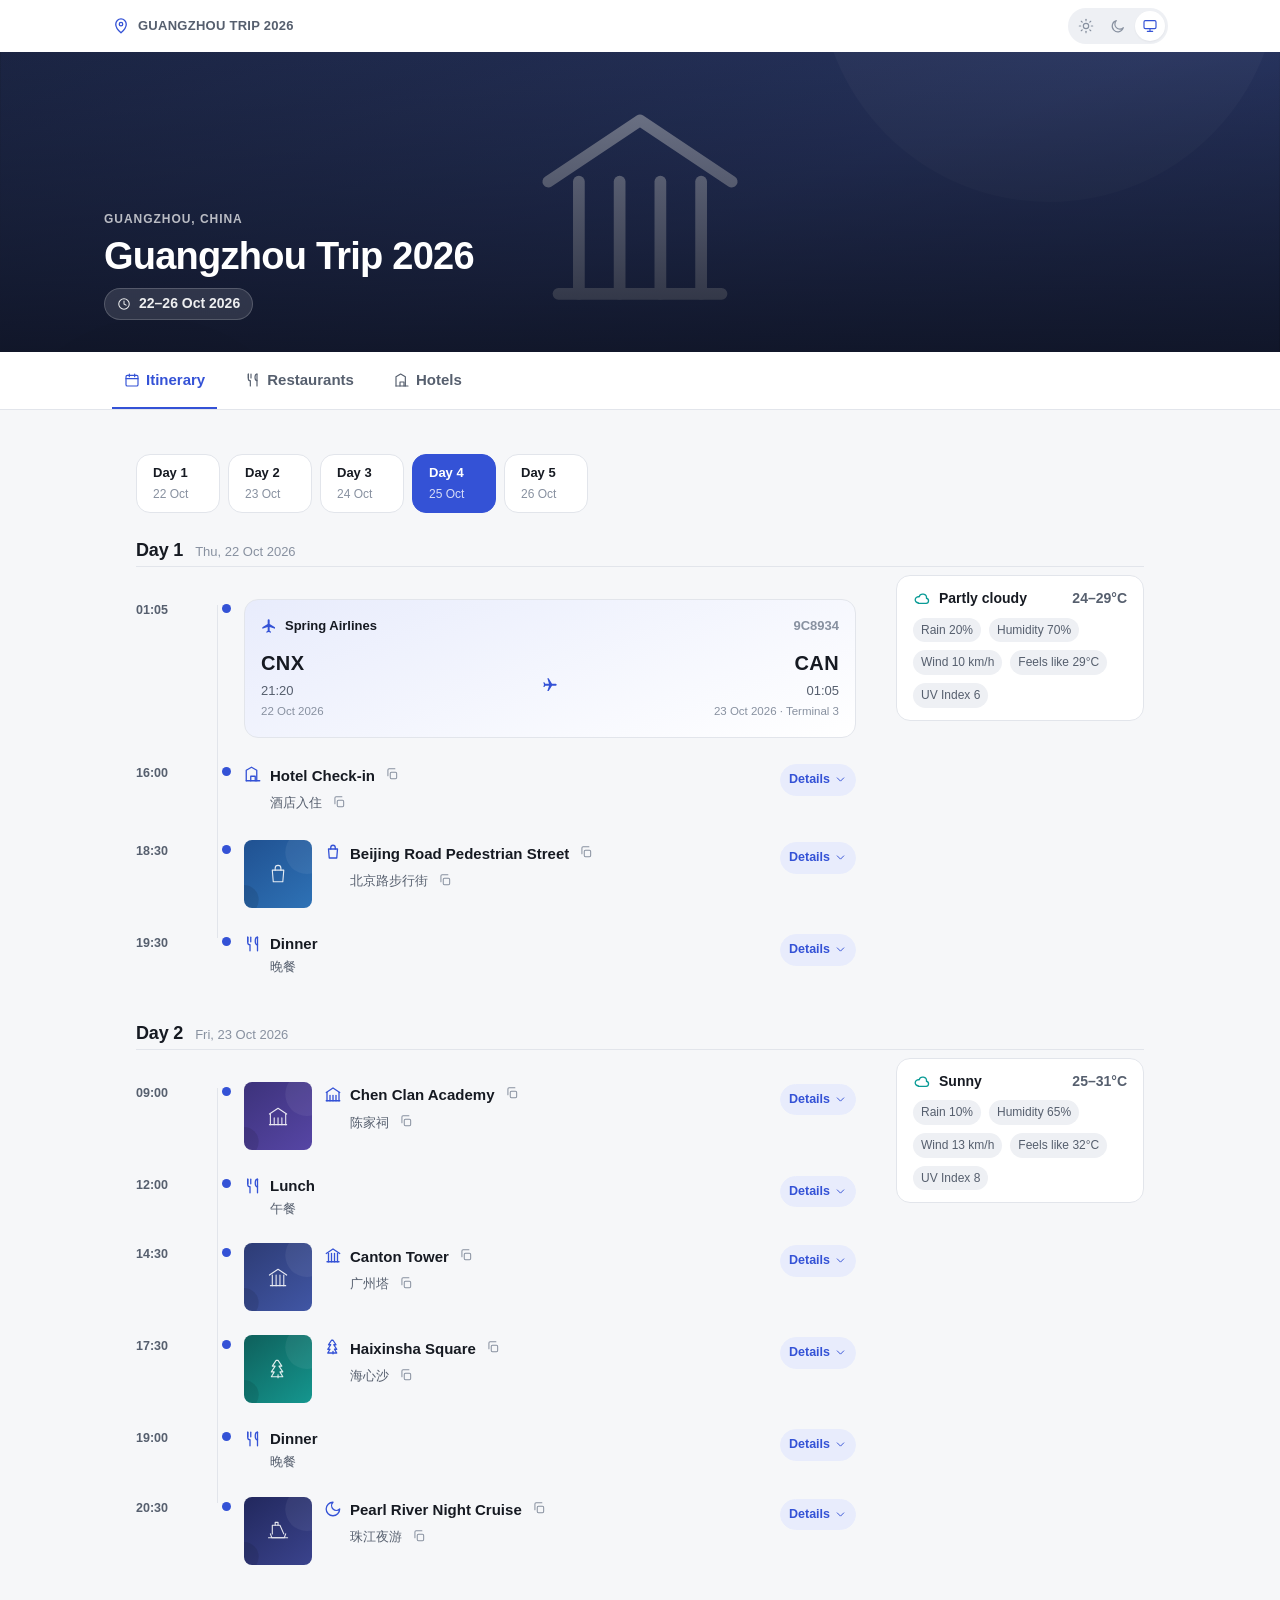
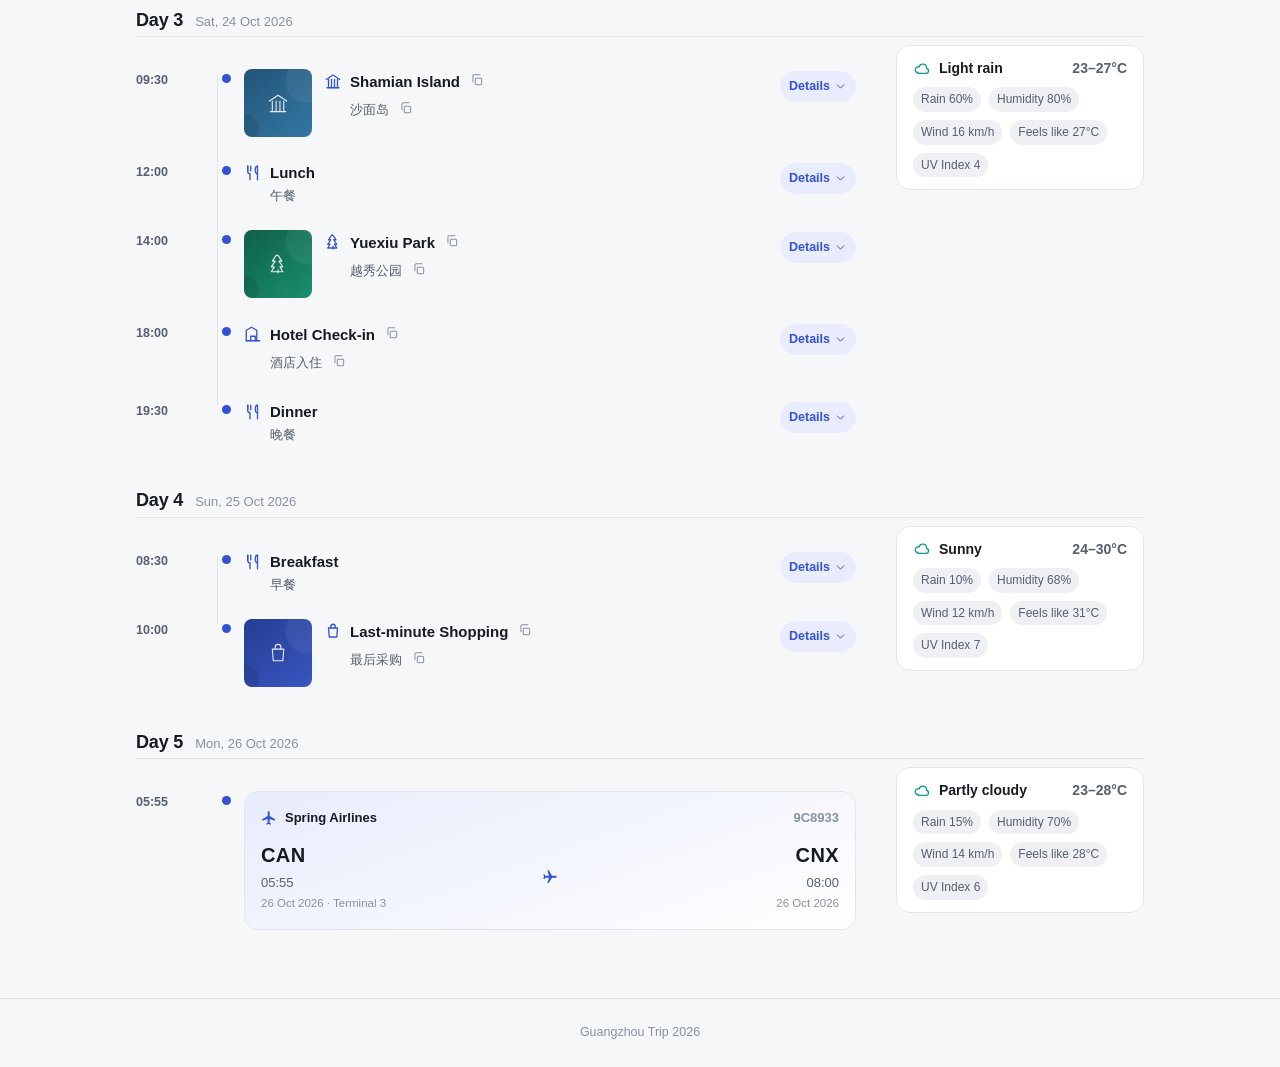
==== commit 67f2d637: "Fetch daily weather from Open-Meteo per day location Weather now resolves per day through Weather.ge" ====
--- a/index.html
+++ b/index.html
@@ -65,9 +65,11 @@
 
   <script src="js/utils.js"></script>
   <script src="data/trip.js"></script>
+  <script src="data/locations.js"></script>
   <script src="data/itinerary.js"></script>
   <script src="data/restaurants.js"></script>
   <script src="data/hotels.js"></script>
+  <script src="js/weather.js"></script>
   <script src="js/components.js"></script>
   <script src="js/app.js"></script>
 </body>
--- a/css/styles.css
+++ b/css/styles.css
@@ -457,6 +457,12 @@
   background: var(--color-surface-muted);
   padding: 3px var(--space-2);
   border-radius: var(--radius-pill);
+}
+
+.weather-source {
+  margin-top: var(--space-2);
+  font-size: 11px;
+  color: var(--color-text-tertiary);
 }
 
 /* ---------- Day section & Timeline ---------- */
@@ -798,19 +804,8 @@
   align-items: center;
   justify-content: center;
   color: var(--color-primary);
-  position: relative;
-}
-.flight-route-line::before, .flight-route-line::after {
-  content: "";
-  position: absolute;
-  top: 50%;
-  width: 34%;
-  height: 1px;
-  background: var(--color-border-strong);
-}
-.flight-route-line::before { left: 0; }
-.flight-route-line::after { right: 0; }
-.flight-route-icon { width: 16px; height: 16px; transform: rotate(45deg); }
+}
+.flight-route-icon { width: 16px; height: 16px; transform: rotate(90deg); }
 
 .flight-price {
   margin-top: var(--space-3);
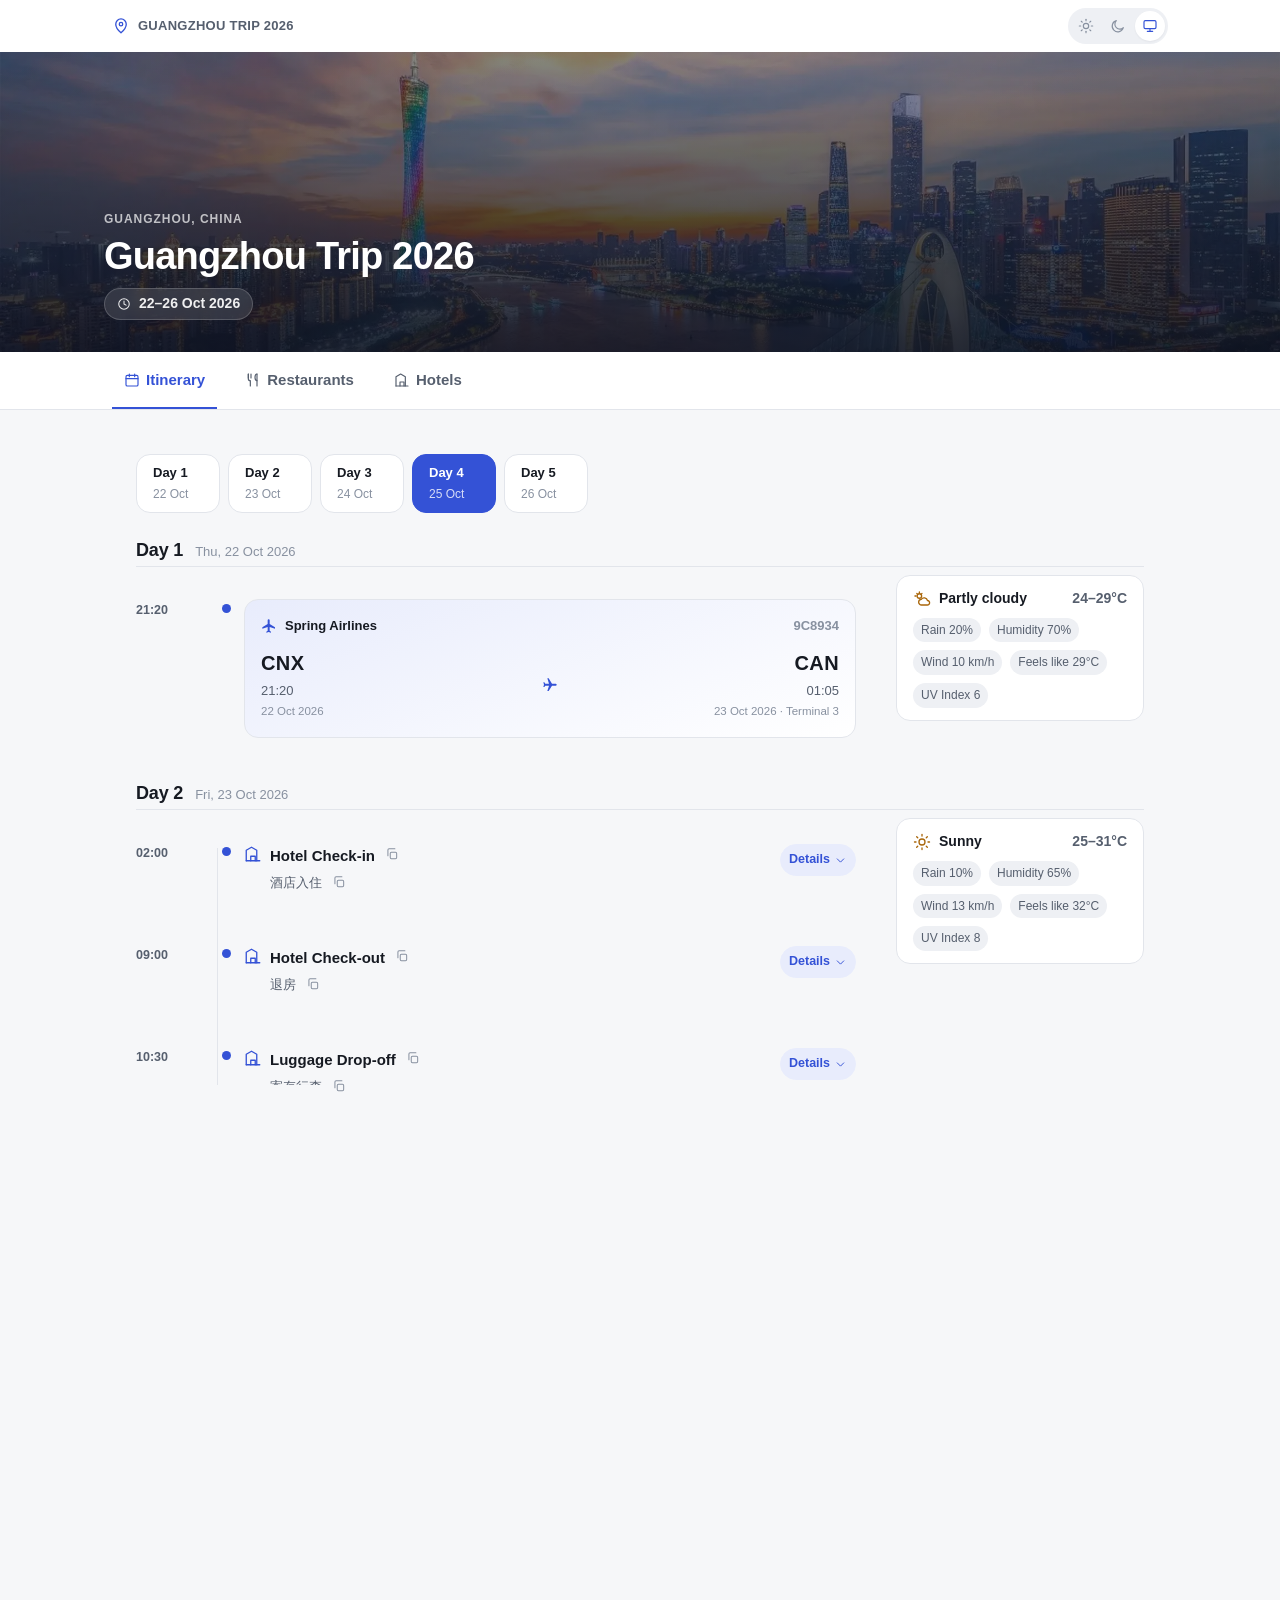
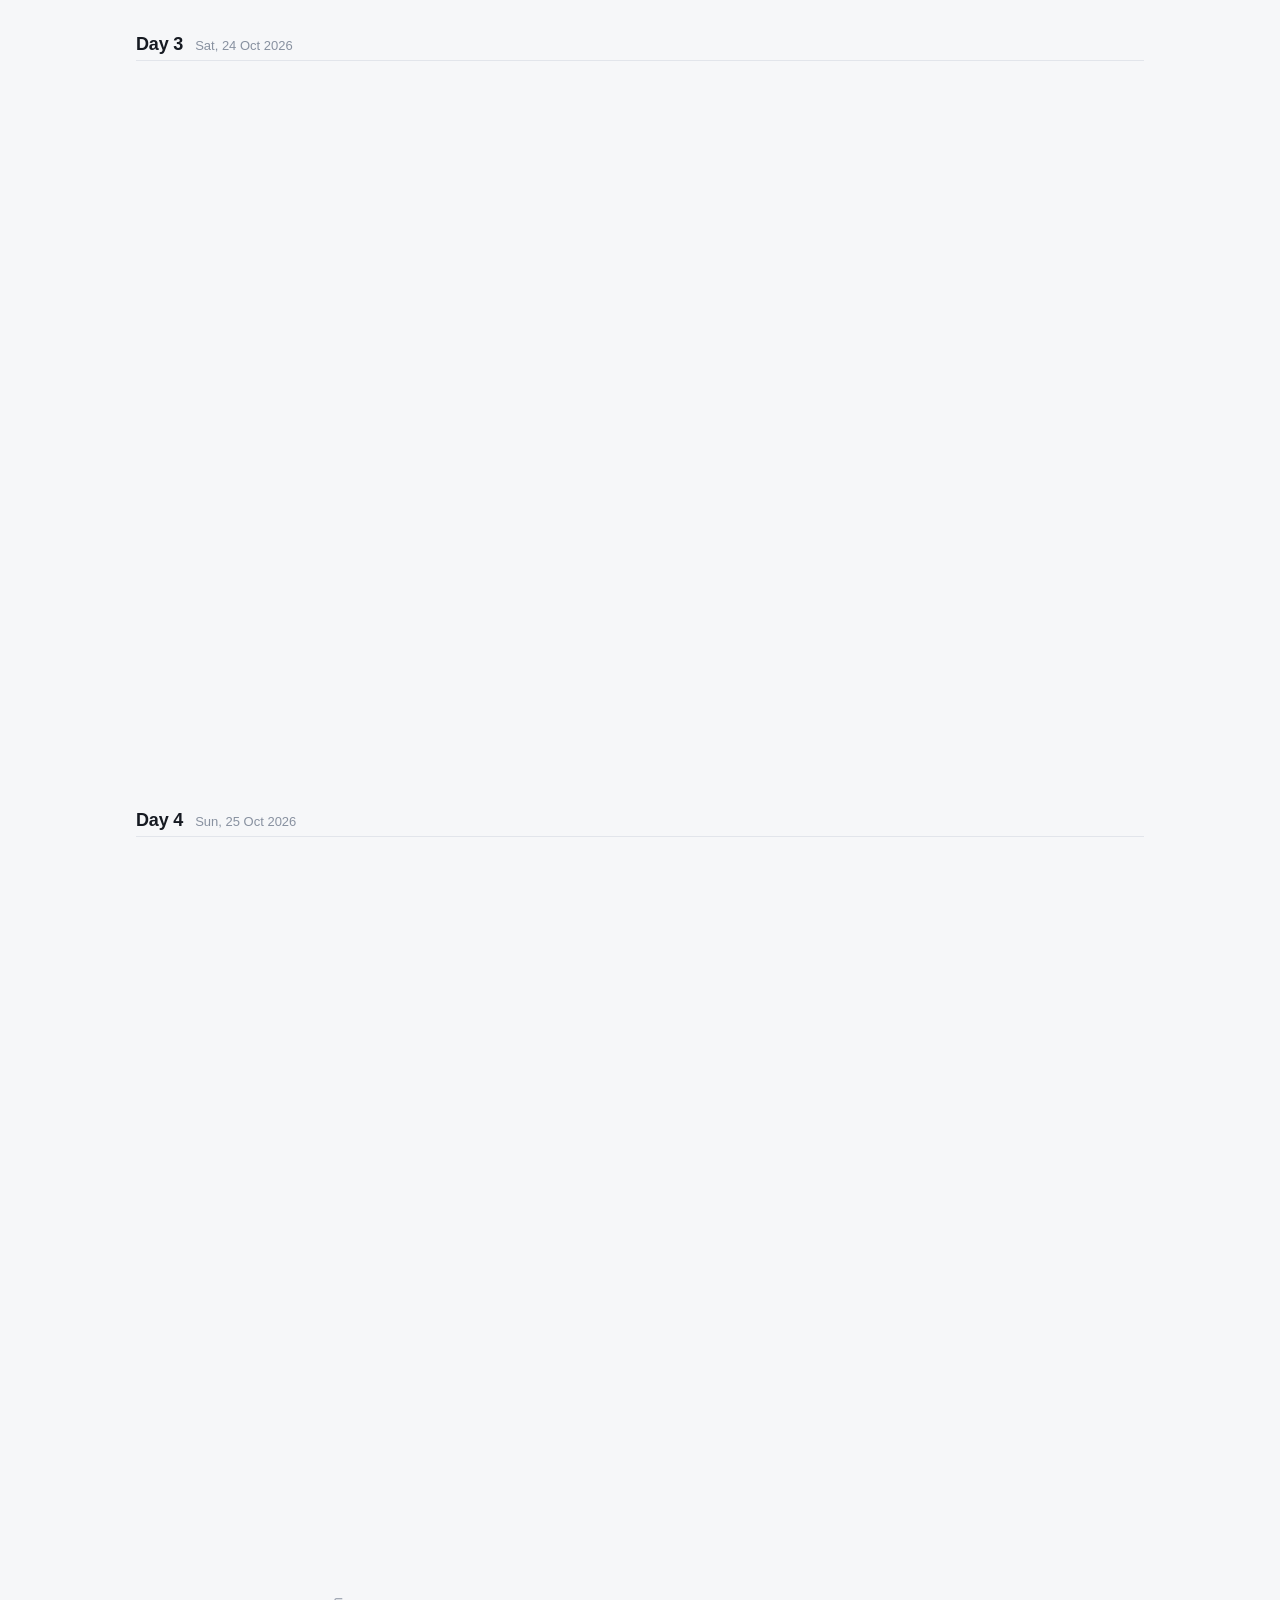
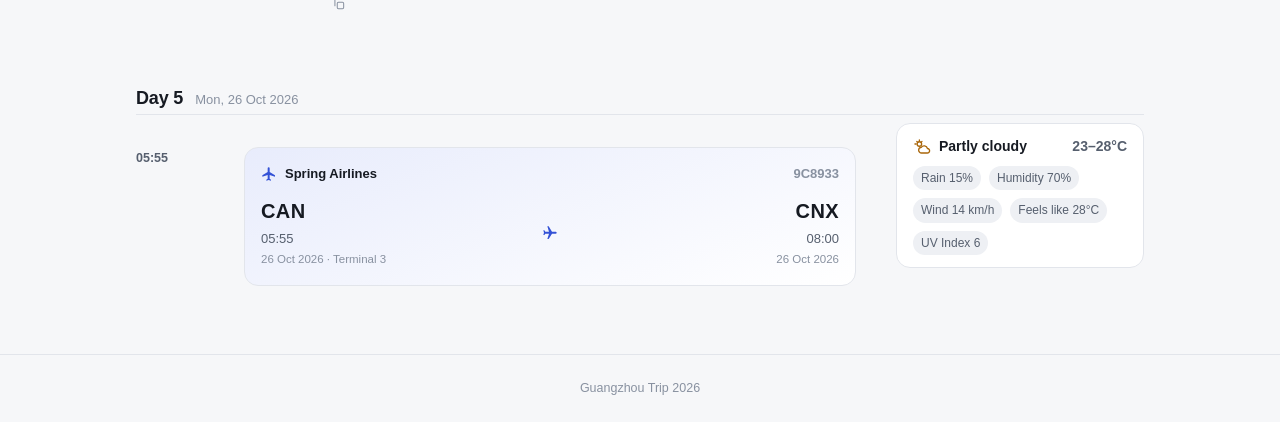
==== commit 542b5833: "Make trip name data-driven and give empty panels a real empty state Second audit pass, focused on wh" ====
--- a/index.html
+++ b/index.html
@@ -3,8 +3,10 @@
 <head>
   <meta charset="UTF-8" />
   <meta name="viewport" content="width=device-width, initial-scale=1, viewport-fit=cover" />
-  <title>Guangzhou Trip 2026 — Travel Itinerary</title>
-  <meta name="description" content="A compact, mobile-first travel itinerary: day-by-day schedule, restaurants, and hotels for Guangzhou Trip 2026." />
+  <!-- Title/description are overwritten from data/trip.js at load; the text
+       here is only the pre-JS fallback, so keep it trip-neutral. -->
+  <title>Travel Itinerary</title>
+  <meta id="meta-description" name="description" content="A compact, mobile-first travel itinerary: day-by-day schedule, restaurants, and hotels." />
   <meta name="color-scheme" content="light dark" />
   <link rel="stylesheet" href="css/styles.css" />
   <link rel="stylesheet" href="css/responsive.css" />
@@ -18,7 +20,7 @@
         <svg viewBox="0 0 24 24" fill="none" stroke="currentColor" stroke-width="1.75" stroke-linecap="round" stroke-linejoin="round" aria-hidden="true" width="18" height="18">
           <path d="M12 21s7-6.1 7-11.5A7 7 0 0 0 5 9.5C5 14.9 12 21 12 21z"/><circle cx="12" cy="9.5" r="2.3"/>
         </svg>
-        <span>Guangzhou Trip 2026</span>
+        <span id="brand-title">Travel Itinerary</span>
       </div>
       <div id="theme-control" class="theme-control" role="group" aria-label="Theme">
         <button type="button" class="theme-btn" data-theme-option="light" aria-pressed="false" aria-label="Light theme">
@@ -47,7 +49,7 @@
   </main>
 
   <footer class="site-footer">
-    <p>Guangzhou Trip 2026</p>
+    <p id="footer-title">Travel Itinerary</p>
   </footer>
 
   <dialog id="lightbox" class="lightbox" aria-label="Photo viewer">
--- a/css/styles.css
+++ b/css/styles.css
@@ -443,6 +443,10 @@
   font-size: 14px;
 }
 .weather-icon { color: var(--color-accent); width: 18px; height: 18px; }
+.weather-icon--sun { color: var(--color-warning); }
+.weather-icon--rain { color: var(--color-primary); }
+.weather-icon--storm { color: var(--color-warning); }
+.weather-icon--snow { color: var(--color-text-secondary); }
 .weather-temp { color: var(--color-text-secondary); font-weight: 600; margin-left: auto; }
 
 .weather-chips {
@@ -668,19 +672,37 @@
 }
 .details-toggle[aria-expanded="true"] .details-toggle-icon { transform: rotate(180deg); }
 
+/* Sized to the row's real content instead of a guessed max-height, so a
+   panel nesting other accordions (e.g. a restaurant card's own Details
+   opened inside a timeline item's nearby-restaurants list) never gets
+   clipped no matter how tall the combined content grows. */
 .details-panel {
-  max-height: 0;
+  display: grid;
+  grid-template-rows: 0fr;
   opacity: 0;
+  transition: grid-template-rows var(--motion-slow) var(--ease-standard), opacity var(--motion-base) ease;
+}
+.details-panel > * {
   overflow: hidden;
-  transition: max-height var(--motion-slow) var(--ease-standard), opacity var(--motion-base) ease;
-}
-.details-panel.is-open { max-height: 1400px; opacity: 1; }
-
+  min-height: 0;
+}
+.details-panel.is-open { grid-template-rows: 1fr; opacity: 1; }
+
+/* Panels sit directly inside an unpadded card, so the inset here lines the
+   detail text up with the card body above it. The timeline overrides it. */
 .detail-content {
-  padding: var(--space-4) var(--space-1) var(--space-2) 64px;
+  padding: var(--space-4) var(--space-1) var(--space-2) var(--space-4);
   display: flex;
   flex-direction: column;
   gap: var(--space-3);
+}
+
+/* In the timeline the panel already starts at the content column, so no
+   further inset is needed: details line up under the item's thumbnail and
+   title instead of being pushed out past them, and stay clear of the rule. */
+.timeline .detail-content,
+.timeline .nearby-restaurants {
+  padding-left: 0;
 }
 
 .field-block { display: flex; flex-direction: column; gap: 2px; }
@@ -956,7 +978,7 @@
 .gallery-thumb img { width: 100%; height: 100%; object-fit: cover; transition: transform var(--motion-base) var(--ease-standard); }
 .gallery-thumb:hover img { transform: scale(1.05); }
 
-.nearby-restaurants { padding-left: 64px; padding-top: var(--space-2); }
+.nearby-restaurants { padding-top: var(--space-2); }
 .restaurant-grid--nearby { grid-template-columns: 1fr; }
 
 /* ---------- Reviews & links ---------- */
--- a/css/responsive.css
+++ b/css/responsive.css
@@ -20,8 +20,6 @@
 
   .timeline-item { grid-template-columns: 64px 20px 1fr; }
   .timeline-item::before { left: 73px; }
-  .detail-content { padding-left: 76px; }
-  .nearby-restaurants { padding-left: 76px; }
 }
 
 /* ---------- Desktop ---------- */
@@ -40,8 +38,7 @@
 
   .timeline-item { grid-template-columns: 72px 20px 1fr; }
   .timeline-item::before { left: 81px; }
-  .detail-content { padding-left: 84px; max-width: 640px; }
-  .nearby-restaurants { padding-left: 84px; }
+  .detail-content { max-width: 640px; }
 
   .timeline-media { width: 68px; height: 68px; }
 
